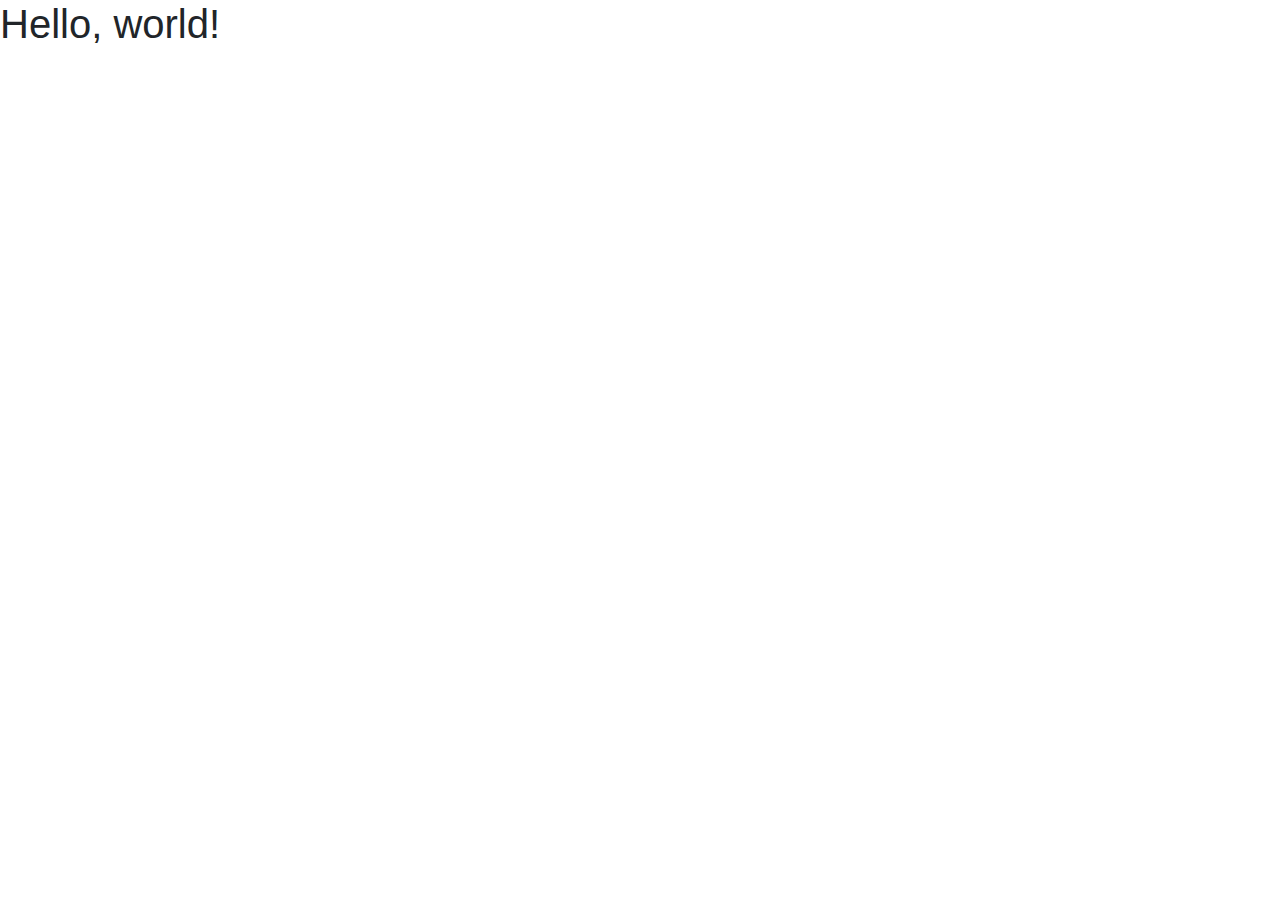
==== index.html @ de5c8904 "First commit" ====
<!doctype html>
<html lang="en">

<head>
    <!-- Required meta tags -->
    <meta charset="utf-8">
    <meta name="viewport" content="width=device-width, initial-scale=1, shrink-to-fit=no">

    <link rel="stylesheet" href="style.css">

    <!-- Bootstrap CSS -->
    <link rel="stylesheet" href="https://stackpath.bootstrapcdn.com/bootstrap/4.3.1/css/bootstrap.min.css" integrity="sha384-ggOyR0iXCbMQv3Xipma34MD+dH/1fQ784/j6cY/iJTQUOhcWr7x9JvoRxT2MZw1T" crossorigin="anonymous">

    <title>Hello, world!</title>
</head>

<body>
    <h1>Hello, world!</h1>

    <!-- Optional JavaScript -->
    <!-- jQuery first, then Popper.js, then Bootstrap JS -->
    <script src="https://code.jquery.com/jquery-3.3.1.slim.min.js" integrity="sha384-q8i/X+965DzO0rT7abK41JStQIAqVgRVzpbzo5smXKp4YfRvH+8abtTE1Pi6jizo" crossorigin="anonymous"></script>
    <script src="https://cdnjs.cloudflare.com/ajax/libs/popper.js/1.14.7/umd/popper.min.js" integrity="sha384-UO2eT0CpHqdSJQ6hJty5KVphtPhzWj9WO1clHTMGa3JDZwrnQq4sF86dIHNDz0W1" crossorigin="anonymous"></script>
    <script src="https://stackpath.bootstrapcdn.com/bootstrap/4.3.1/js/bootstrap.min.js" integrity="sha384-JjSmVgyd0p3pXB1rRibZUAYoIIy6OrQ6VrjIEaFf/nJGzIxFDsf4x0xIM+B07jRM" crossorigin="anonymous"></script>
</body>

</html>
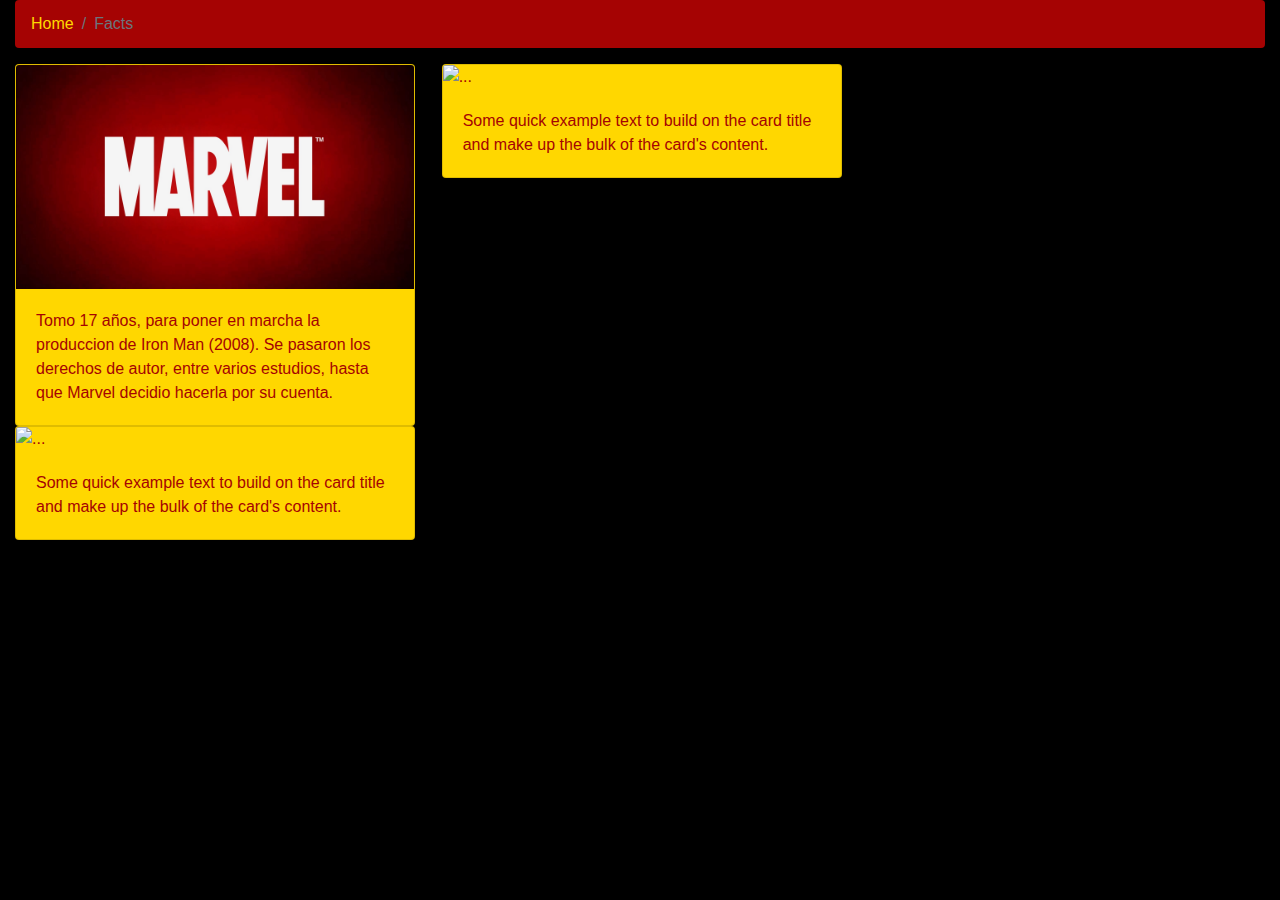
==== commit feea0f94: "Pruebas" ====
--- a/index.html
+++ b/index.html
@@ -11,11 +11,51 @@
     <!-- Bootstrap CSS -->
     <link rel="stylesheet" href="https://stackpath.bootstrapcdn.com/bootstrap/4.3.1/css/bootstrap.min.css" integrity="sha384-ggOyR0iXCbMQv3Xipma34MD+dH/1fQ784/j6cY/iJTQUOhcWr7x9JvoRxT2MZw1T" crossorigin="anonymous">
 
-    <title>Hello, world!</title>
+    <title>MARVEL Facts</title>
 </head>
 
 <body>
-    <h1>Hello, world!</h1>
+    <div class="container-fluid">
+        <div class="row">
+            <div class="col">
+                <nav aria-label="breadcrumb">
+                    <ol class="breadcrumb">
+                        <li class="breadcrumb-item"><a href="#">Home</a></li>
+                        <li class="breadcrumb-item active" aria-current="page">Facts</li>
+                    </ol>
+                </nav>
+            </div>
+        </div>
+    </div>
+    <div class="container-fluid d-flex justify-content-around">
+        <div class="row">
+            <div class="col-4">
+                <div class="card" style="width: 25rem;">
+                    <img src="./resources/IronMan1.jpg" class="card-img-top" alt="Marvel Logo">
+                    <div class="card-body">
+                        <p class="card-text">Tomo 17 años, para poner en marcha la produccion de Iron Man (2008). Se pasaron los derechos de autor, entre varios estudios, hasta que Marvel decidio hacerla por su cuenta.</p>
+                    </div>
+                </div>
+            </div>
+            <div class="col">
+                <div class="card" style="width: 25rem;">
+                    <img src="..." class="card-img-top" alt="...">
+                    <div class="card-body">
+                        <p class="card-text">Some quick example text to build on the card title and make up the bulk of the card's content.</p>
+                    </div>
+                </div>
+            </div>
+            <div class="col">
+                <div class="card" style="width: 25rem;">
+                    <img src="..." class="card-img-top" alt="...">
+                    <div class="card-body">
+                        <p class="card-text">Some quick example text to build on the card title and make up the bulk of the card's content.</p>
+                    </div>
+                </div>
+            </div>
+        </div>
+    </div>
+
 
     <!-- Optional JavaScript -->
     <!-- jQuery first, then Popper.js, then Bootstrap JS -->
--- a/style.css
+++ b/style.css
@@ -0,0 +1,16 @@
+body {
+    background-color: black !important;
+}
+
+.breadcrumb {
+    background-color: rgb(165, 3, 3) !important;
+}
+
+a {
+    color: gold !important;
+}
+
+.card {
+    background-color: gold !important;
+    color: rgb(165, 3, 3) !important;
+}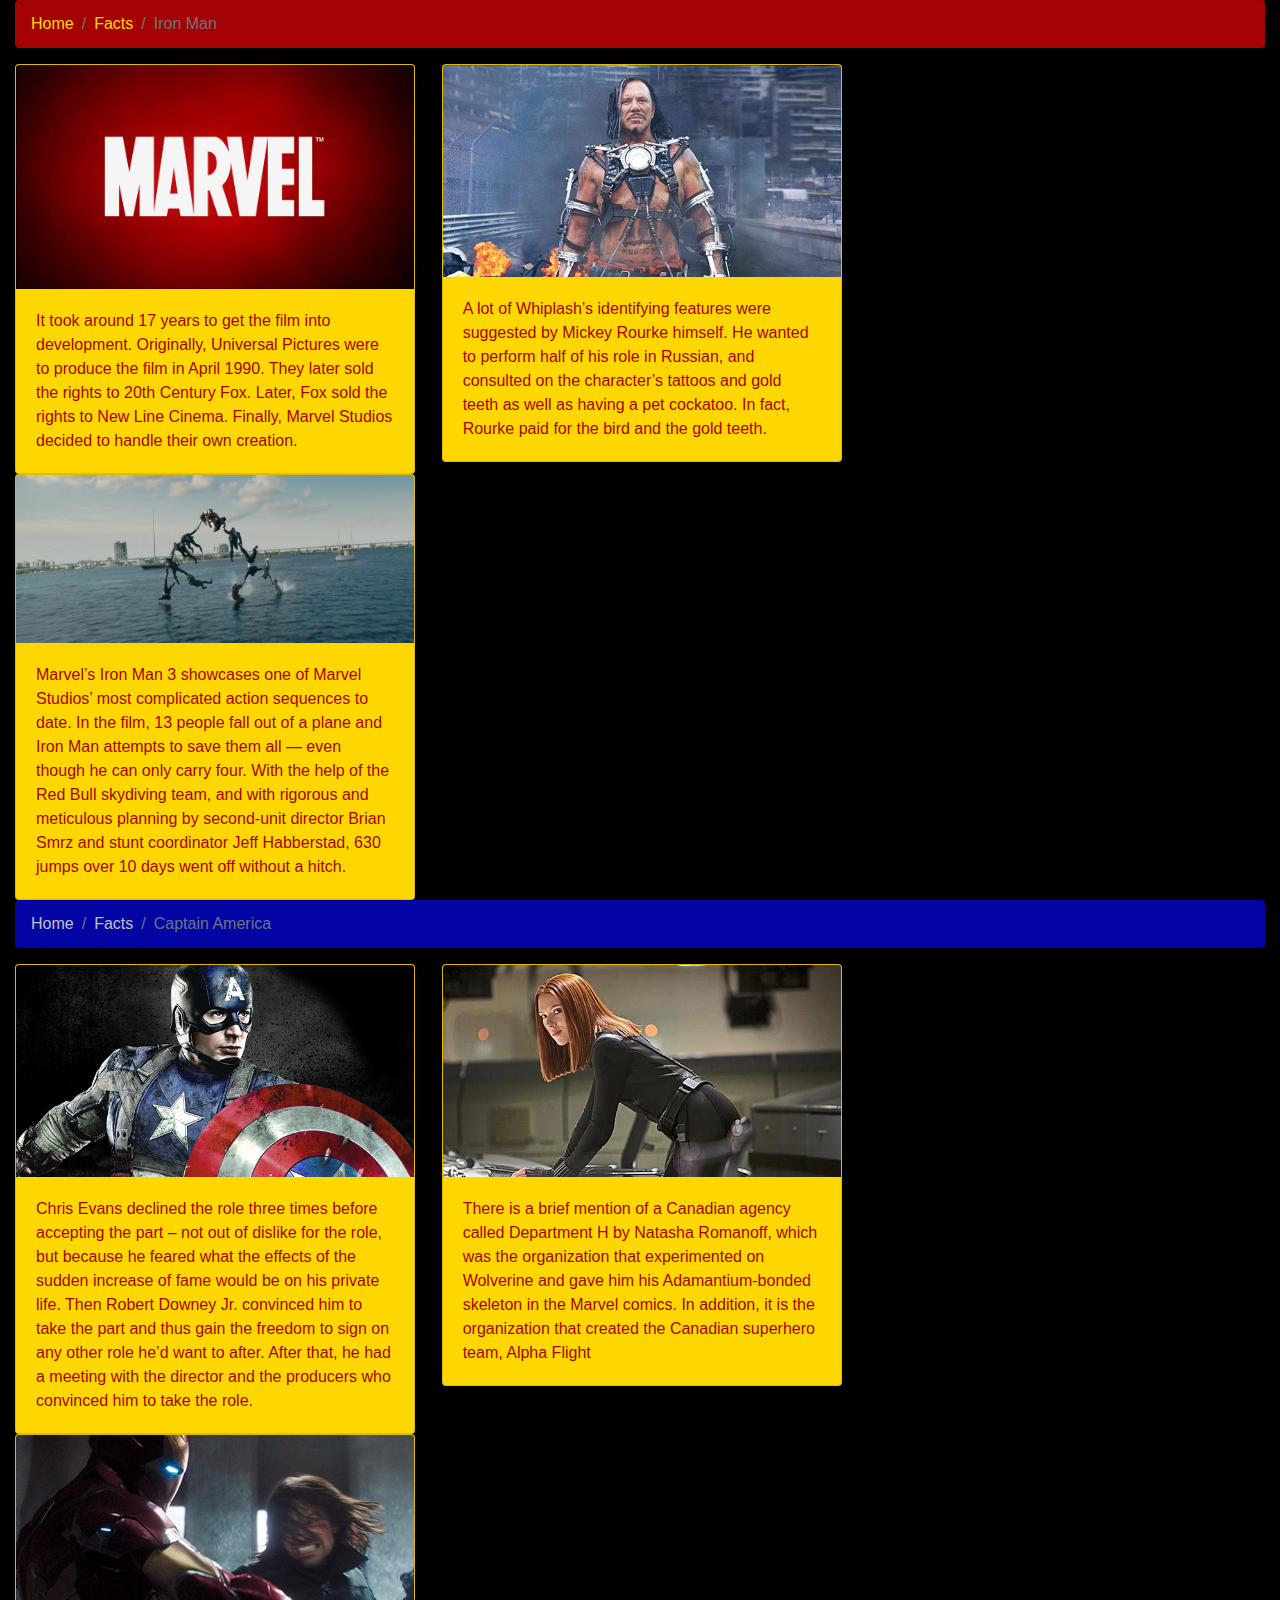
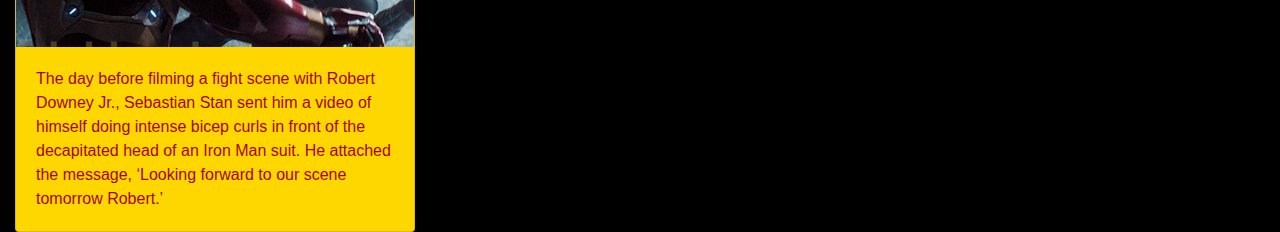
==== commit f09705f4: "Added more images to the facts section, working on a scroll effect" ====
--- a/index.html
+++ b/index.html
@@ -15,13 +15,60 @@
 </head>
 
 <body>
+
     <div class="container-fluid">
         <div class="row">
             <div class="col">
                 <nav aria-label="breadcrumb">
                     <ol class="breadcrumb">
                         <li class="breadcrumb-item"><a href="#">Home</a></li>
-                        <li class="breadcrumb-item active" aria-current="page">Facts</li>
+                        <li class="breadcrumb-item"><a href="#">Facts</a></li>
+                        <li class="breadcrumb-item active" aria-current="page">Iron Man</li>
+                    </ol>
+                </nav>
+            </div>
+        </div>
+    </div>
+    <div class="container-fluid d-flex justify-content-around cont1">
+        <div class="row">
+            <div class="col-4">
+                <div class="card" style="width: 25rem;">
+                    <img src="./resources/IronMan1.jpg" class="card-img-top" alt="Marvel Logo">
+                    <div class="card-body">
+                        <p class="card-text">It took around 17 years to get the film into development. Originally, Universal Pictures were to produce the film in April 1990. They later sold the rights to 20th Century Fox. Later, Fox sold the rights to New Line Cinema. Finally,
+                            Marvel Studios decided to handle their own creation.</p>
+                    </div>
+                </div>
+            </div>
+            <div class="col">
+                <div class="card" style="width: 25rem;">
+                    <img src="./resources/IronMan2.jpg" class="card-img-top" alt="Iron Man 2 Suit">
+                    <div class="card-body">
+                        <p class="card-text">A lot of Whiplash’s identifying features were suggested by Mickey Rourke himself. He wanted to perform half of his role in Russian, and consulted on the character’s tattoos and gold teeth as well as having a pet cockatoo. In fact,
+                            Rourke paid for the bird and the gold teeth.</p>
+                    </div>
+                </div>
+            </div>
+            <div class="col">
+                <div class="card" style="width: 25rem;">
+                    <img src="./resources/IronMan3.jpg" class="card-img-top" alt="Iron Man 3 plane scene">
+                    <div class="card-body">
+                        <p class="card-text">Marvel’s Iron Man 3 showcases one of Marvel Studios’ most complicated action sequences to date. In the film, 13 people fall out of a plane and Iron Man attempts to save them all — even though he can only carry four. With the help
+                            of the Red Bull skydiving team, and with rigorous and meticulous planning by second-unit director Brian Smrz and stunt coordinator Jeff Habberstad, 630 jumps over 10 days went off without a hitch.</p>
+                    </div>
+                </div>
+            </div>
+        </div>
+    </div>
+
+    <div class="container-fluid">
+        <div class="row">
+            <div class="col">
+                <nav aria-label="breadcrumb">
+                    <ol class="breadcrumb nav1">
+                        <li class="breadcrumb-item"><a class="a1" href="#">Home</a></li>
+                        <li class="breadcrumb-item"><a class="a1" href="#">Facts</a></li>
+                        <li class="breadcrumb-item active" aria-current="page">Captain America</li>
                     </ol>
                 </nav>
             </div>
@@ -31,31 +78,33 @@
         <div class="row">
             <div class="col-4">
                 <div class="card" style="width: 25rem;">
-                    <img src="./resources/IronMan1.jpg" class="card-img-top" alt="Marvel Logo">
+                    <img src="./resources/CaptainAmerica1.jpg" class="card-img-top" alt="Chris Evans">
                     <div class="card-body">
-                        <p class="card-text">Tomo 17 años, para poner en marcha la produccion de Iron Man (2008). Se pasaron los derechos de autor, entre varios estudios, hasta que Marvel decidio hacerla por su cuenta.</p>
+                        <p class="card-text">Chris Evans declined the role three times before accepting the part – not out of dislike for the role, but because he feared what the effects of the sudden increase of fame would be on his private life. Then Robert Downey Jr. convinced
+                            him to take the part and thus gain the freedom to sign on any other role he’d want to after. After that, he had a meeting with the director and the producers who convinced him to take the role.</p>
                     </div>
                 </div>
             </div>
             <div class="col">
                 <div class="card" style="width: 25rem;">
-                    <img src="..." class="card-img-top" alt="...">
+                    <img src="./resources/CaptainAmerica2.jpg" class="card-img-top" alt="Iron Man 2 Suit">
                     <div class="card-body">
-                        <p class="card-text">Some quick example text to build on the card title and make up the bulk of the card's content.</p>
+                        <p class="card-text">There is a brief mention of a Canadian agency called Department H by Natasha Romanoff, which was the organization that experimented on Wolverine and gave him his Adamantium-bonded skeleton in the Marvel comics. In addition, it
+                            is the organization that created the Canadian superhero team, Alpha Flight</p>
                     </div>
                 </div>
             </div>
             <div class="col">
                 <div class="card" style="width: 25rem;">
-                    <img src="..." class="card-img-top" alt="...">
+                    <img src="./resources/CaptainAmerica3.jpg" class="card-img-top" alt="Iron Man 3 plane scene">
                     <div class="card-body">
-                        <p class="card-text">Some quick example text to build on the card title and make up the bulk of the card's content.</p>
+                        <p class="card-text">The day before filming a fight scene with Robert Downey Jr., Sebastian Stan sent him a video of himself doing intense bicep curls in front of the decapitated head of an Iron Man suit. He attached the message, ‘Looking forward to
+                            our scene tomorrow Robert.’</p>
                     </div>
                 </div>
             </div>
         </div>
     </div>
-
 
     <!-- Optional JavaScript -->
     <!-- jQuery first, then Popper.js, then Bootstrap JS -->
--- a/style.css
+++ b/style.css
@@ -1,5 +1,10 @@
 body {
     background-color: black !important;
+}
+
+.cont1 {
+    background-image: url(https://www.xtrafondos.com/wallpapers/iron-man-endgame-2991.jpg) !important;
+    object-fit: cover !important;
 }
 
 .breadcrumb {
@@ -13,4 +18,12 @@
 .card {
     background-color: gold !important;
     color: rgb(165, 3, 3) !important;
+}
+
+.nav1 {
+    background-color: rgb(3, 6, 165) !important;
+}
+
+.a1 {
+    color: silver !important;
 }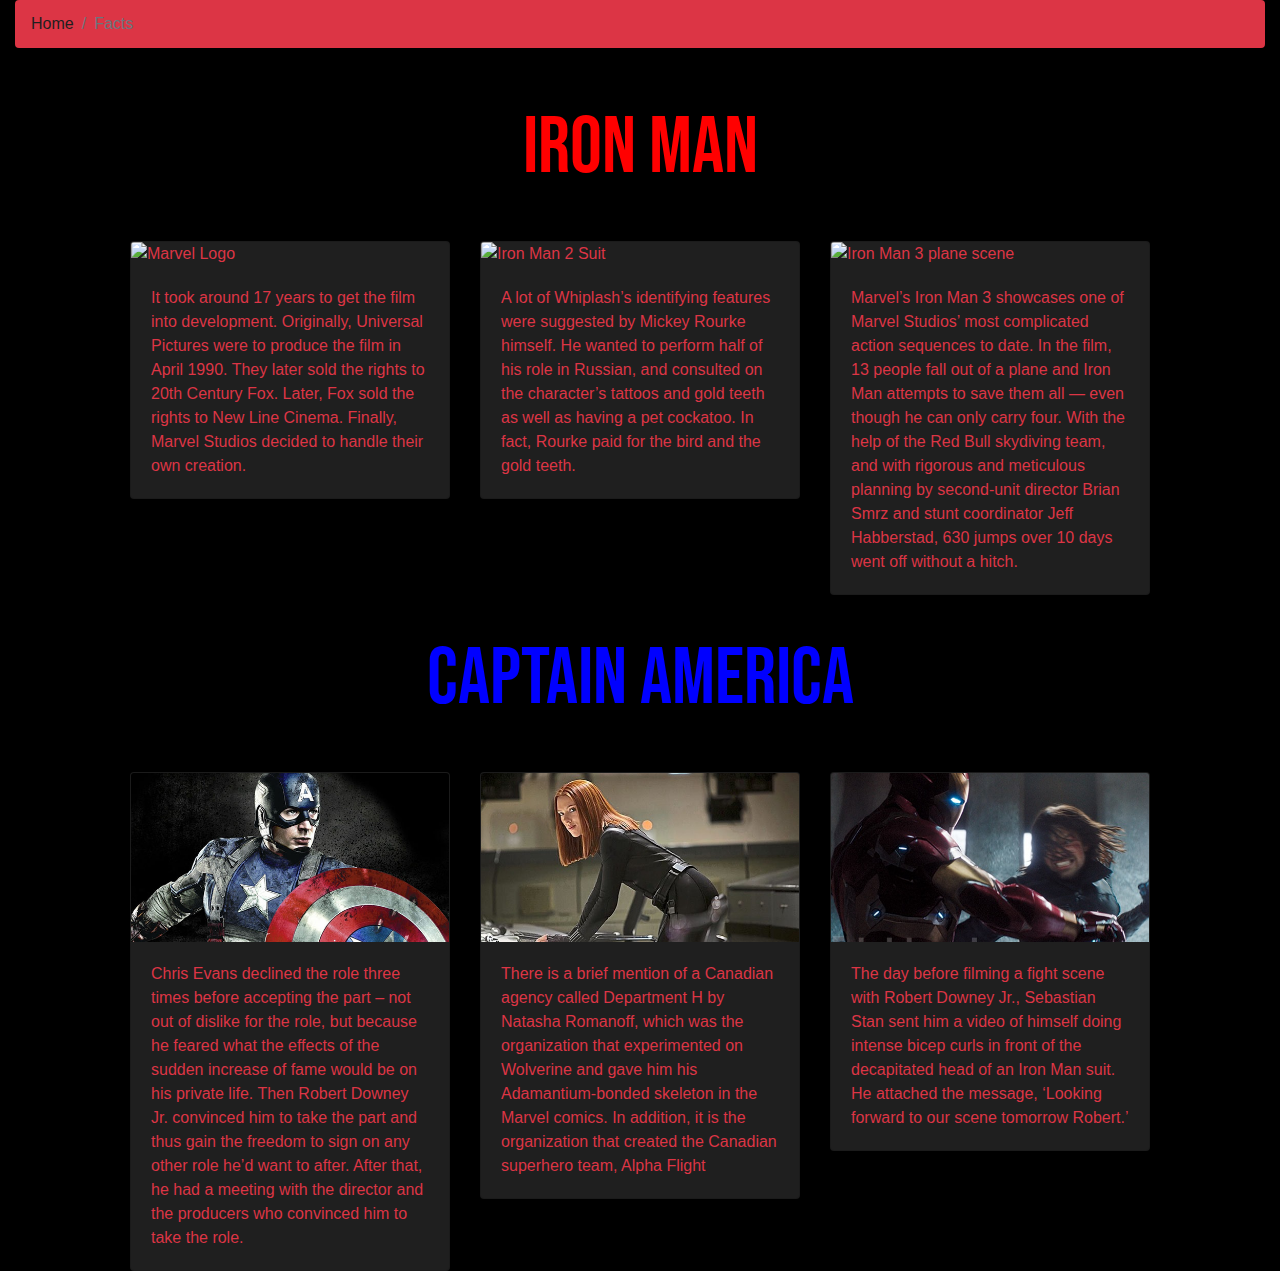
==== commit 66d58dd3: "Modified facts section" ====
--- a/index.html
+++ b/index.html
@@ -7,6 +7,9 @@
     <meta name="viewport" content="width=device-width, initial-scale=1, shrink-to-fit=no">
 
     <link rel="stylesheet" href="style.css">
+
+    <!-- Fonts -->
+    <link href="https://fonts.googleapis.com/css?family=Bebas+Neue&display=swap" rel="stylesheet">
 
     <!-- Bootstrap CSS -->
     <link rel="stylesheet" href="https://stackpath.bootstrapcdn.com/bootstrap/4.3.1/css/bootstrap.min.css" integrity="sha384-ggOyR0iXCbMQv3Xipma34MD+dH/1fQ784/j6cY/iJTQUOhcWr7x9JvoRxT2MZw1T" crossorigin="anonymous">
@@ -22,18 +25,22 @@
                 <nav aria-label="breadcrumb">
                     <ol class="breadcrumb">
                         <li class="breadcrumb-item"><a href="#">Home</a></li>
-                        <li class="breadcrumb-item"><a href="#">Facts</a></li>
-                        <li class="breadcrumb-item active" aria-current="page">Iron Man</li>
+                        <li class="breadcrumb-item active" aria-current="page">Facts</li>
                     </ol>
                 </nav>
             </div>
         </div>
     </div>
+
+    <br>
+    <p class="IM">Iron Man</p>
+    <hr>
+
     <div class="container-fluid d-flex justify-content-around cont1">
         <div class="row">
             <div class="col-4">
-                <div class="card" style="width: 25rem;">
-                    <img src="./resources/IronMan1.jpg" class="card-img-top" alt="Marvel Logo">
+                <div class="card" style="width: 20rem;">
+                    <img src="https://media1.tenor.com/images/a3d50116dcfc1fd10f804664c80686ee/tenor.gif" class="card-img-top" alt="Marvel Logo">
                     <div class="card-body">
                         <p class="card-text">It took around 17 years to get the film into development. Originally, Universal Pictures were to produce the film in April 1990. They later sold the rights to 20th Century Fox. Later, Fox sold the rights to New Line Cinema. Finally,
                             Marvel Studios decided to handle their own creation.</p>
@@ -41,8 +48,8 @@
                 </div>
             </div>
             <div class="col">
-                <div class="card" style="width: 25rem;">
-                    <img src="./resources/IronMan2.jpg" class="card-img-top" alt="Iron Man 2 Suit">
+                <div class="card" style="width: 20rem;">
+                    <img src="https://i.pinimg.com/originals/50/8c/83/508c8324d0bbe2ea507cf423620e4624.gif" class="card-img-top" alt="Iron Man 2 Suit">
                     <div class="card-body">
                         <p class="card-text">A lot of Whiplash’s identifying features were suggested by Mickey Rourke himself. He wanted to perform half of his role in Russian, and consulted on the character’s tattoos and gold teeth as well as having a pet cockatoo. In fact,
                             Rourke paid for the bird and the gold teeth.</p>
@@ -50,8 +57,8 @@
                 </div>
             </div>
             <div class="col">
-                <div class="card" style="width: 25rem;">
-                    <img src="./resources/IronMan3.jpg" class="card-img-top" alt="Iron Man 3 plane scene">
+                <div class="card" style="width: 20rem;">
+                    <img src="https://i.makeagif.com/media/2-24-2015/-Czgxd.gif" class="card-img-top" alt="Iron Man 3 plane scene">
                     <div class="card-body">
                         <p class="card-text">Marvel’s Iron Man 3 showcases one of Marvel Studios’ most complicated action sequences to date. In the film, 13 people fall out of a plane and Iron Man attempts to save them all — even though he can only carry four. With the help
                             of the Red Bull skydiving team, and with rigorous and meticulous planning by second-unit director Brian Smrz and stunt coordinator Jeff Habberstad, 630 jumps over 10 days went off without a hitch.</p>
@@ -60,24 +67,14 @@
             </div>
         </div>
     </div>
+    <br>
 
-    <div class="container-fluid">
-        <div class="row">
-            <div class="col">
-                <nav aria-label="breadcrumb">
-                    <ol class="breadcrumb nav1">
-                        <li class="breadcrumb-item"><a class="a1" href="#">Home</a></li>
-                        <li class="breadcrumb-item"><a class="a1" href="#">Facts</a></li>
-                        <li class="breadcrumb-item active" aria-current="page">Captain America</li>
-                    </ol>
-                </nav>
-            </div>
-        </div>
-    </div>
+    <p class="CA">Captain America</p>
+    <hr>
     <div class="container-fluid d-flex justify-content-around">
         <div class="row">
             <div class="col-4">
-                <div class="card" style="width: 25rem;">
+                <div class="card" style="width: 20rem;">
                     <img src="./resources/CaptainAmerica1.jpg" class="card-img-top" alt="Chris Evans">
                     <div class="card-body">
                         <p class="card-text">Chris Evans declined the role three times before accepting the part – not out of dislike for the role, but because he feared what the effects of the sudden increase of fame would be on his private life. Then Robert Downey Jr. convinced
@@ -86,7 +83,7 @@
                 </div>
             </div>
             <div class="col">
-                <div class="card" style="width: 25rem;">
+                <div class="card" style="width: 20rem;">
                     <img src="./resources/CaptainAmerica2.jpg" class="card-img-top" alt="Iron Man 2 Suit">
                     <div class="card-body">
                         <p class="card-text">There is a brief mention of a Canadian agency called Department H by Natasha Romanoff, which was the organization that experimented on Wolverine and gave him his Adamantium-bonded skeleton in the Marvel comics. In addition, it
@@ -95,7 +92,7 @@
                 </div>
             </div>
             <div class="col">
-                <div class="card" style="width: 25rem;">
+                <div class="card" style="width: 20rem;">
                     <img src="./resources/CaptainAmerica3.jpg" class="card-img-top" alt="Iron Man 3 plane scene">
                     <div class="card-body">
                         <p class="card-text">The day before filming a fight scene with Robert Downey Jr., Sebastian Stan sent him a video of himself doing intense bicep curls in front of the decapitated head of an Iron Man suit. He attached the message, ‘Looking forward to
--- a/style.css
+++ b/style.css
@@ -2,28 +2,29 @@
     background-color: black !important;
 }
 
-.cont1 {
-    background-image: url(https://www.xtrafondos.com/wallpapers/iron-man-endgame-2991.jpg) !important;
-    object-fit: cover !important;
-}
-
 .breadcrumb {
-    background-color: rgb(165, 3, 3) !important;
+    background-color: #dc3545 !important;
 }
 
 a {
-    color: gold !important;
+    color: rgb(31, 31, 31) !important;
 }
 
 .card {
-    background-color: gold !important;
-    color: rgb(165, 3, 3) !important;
+    background-color: rgb(31, 31, 31) !important;
+    color: #dc3545 !important;
 }
 
-.nav1 {
-    background-color: rgb(3, 6, 165) !important;
+.IM {
+    text-align: center;
+    font-family: 'Bebas Neue', cursive;
+    font-size: 80px;
+    color: red;
 }
 
-.a1 {
-    color: silver !important;
+.CA {
+    text-align: center;
+    font-family: 'Bebas Neue', cursive;
+    font-size: 80px;
+    color: blue;
 }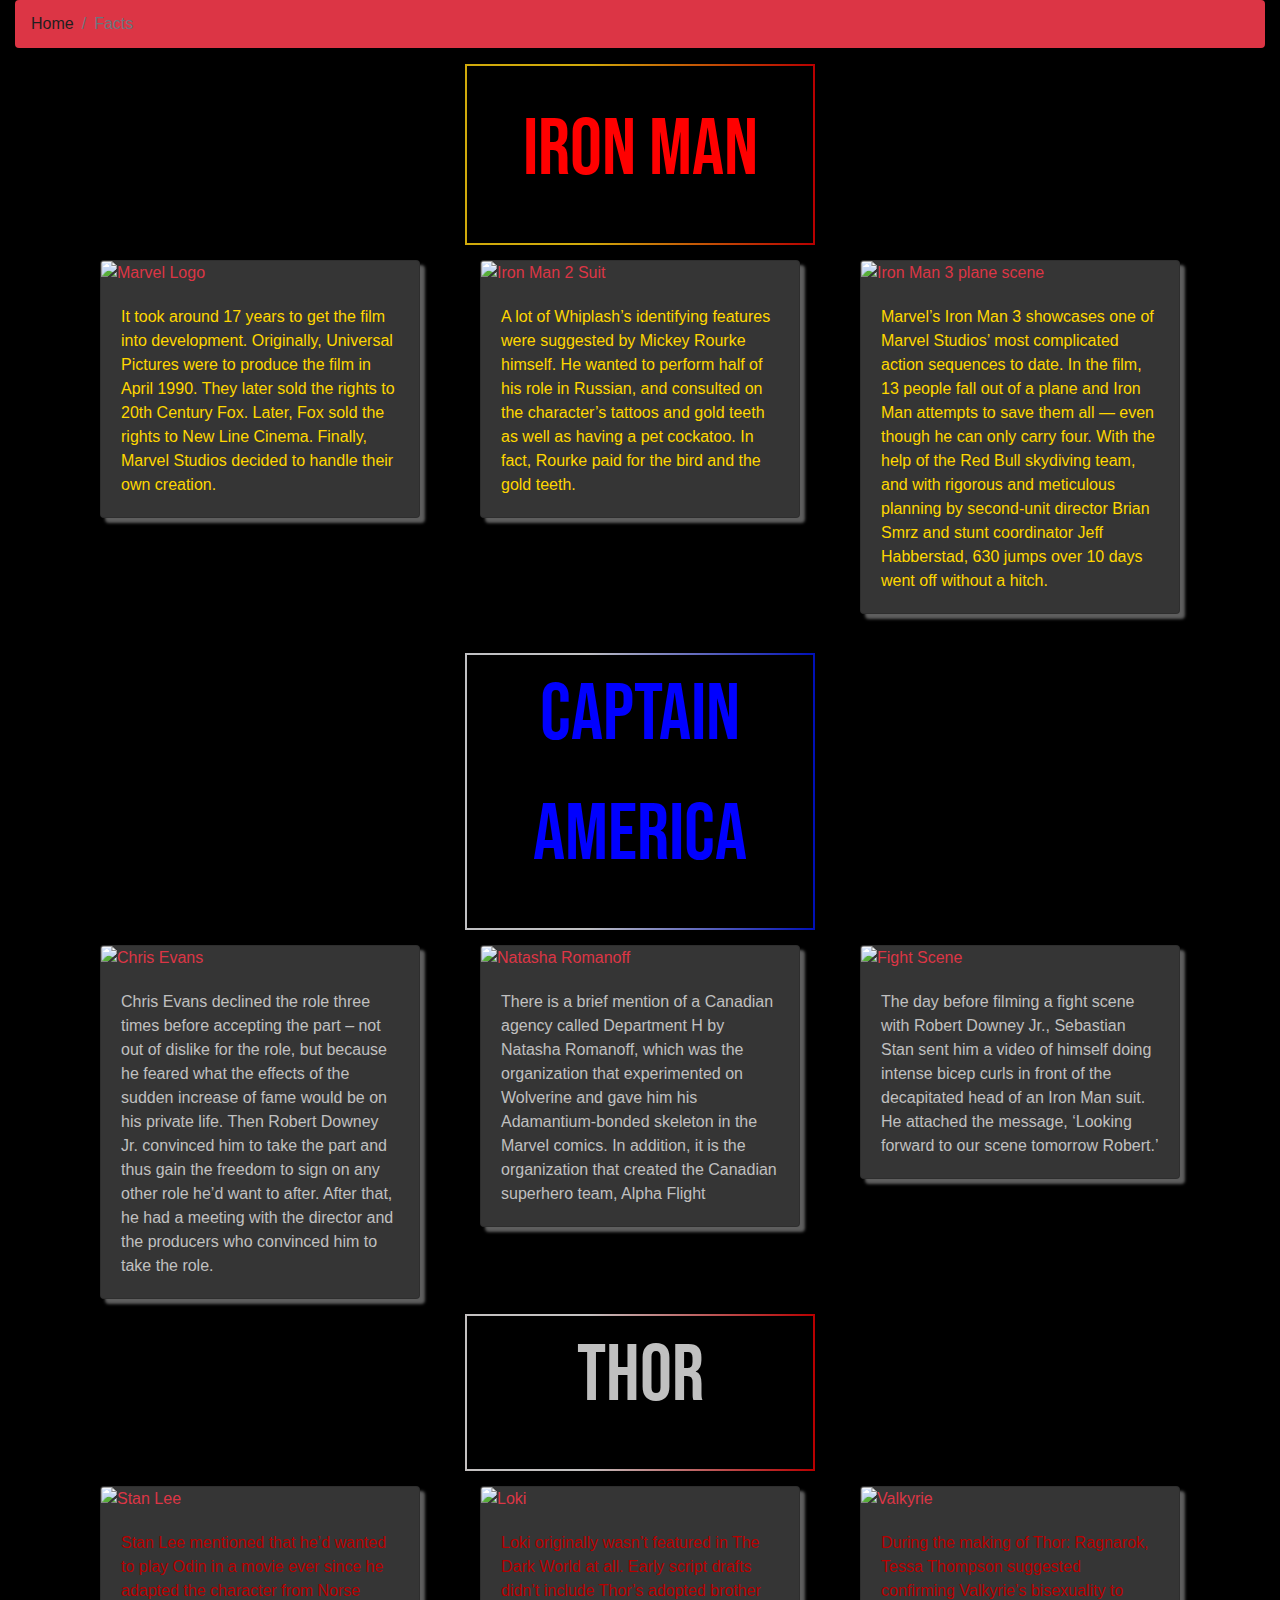
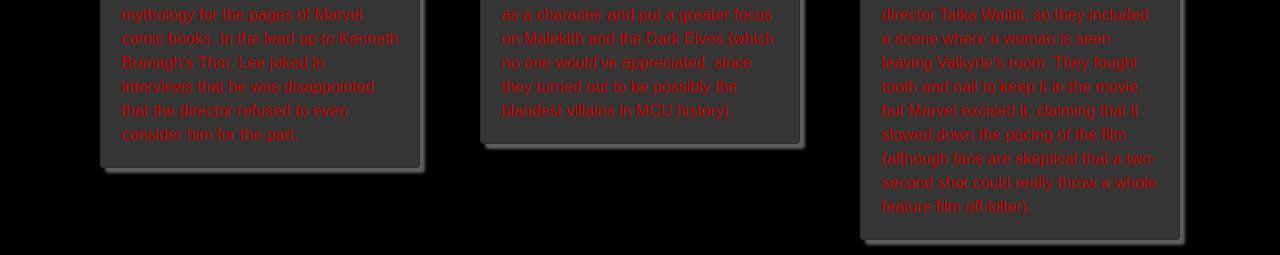
==== commit c329f4b1: "Added Thor section to facts" ====
--- a/index.html
+++ b/index.html
@@ -31,17 +31,17 @@
             </div>
         </div>
     </div>
-
-    <br>
-    <p class="IM">Iron Man</p>
-    <hr>
-
+    <div class="gradient-IM">
+        <br>
+        <p class="IM">Iron Man</p>
+        <hr>
+    </div>
     <div class="container-fluid d-flex justify-content-around cont1">
         <div class="row">
             <div class="col-4">
                 <div class="card" style="width: 20rem;">
                     <img src="https://media1.tenor.com/images/a3d50116dcfc1fd10f804664c80686ee/tenor.gif" class="card-img-top" alt="Marvel Logo">
-                    <div class="card-body">
+                    <div class="card-body IronMan">
                         <p class="card-text">It took around 17 years to get the film into development. Originally, Universal Pictures were to produce the film in April 1990. They later sold the rights to 20th Century Fox. Later, Fox sold the rights to New Line Cinema. Finally,
                             Marvel Studios decided to handle their own creation.</p>
                     </div>
@@ -50,7 +50,7 @@
             <div class="col">
                 <div class="card" style="width: 20rem;">
                     <img src="https://i.pinimg.com/originals/50/8c/83/508c8324d0bbe2ea507cf423620e4624.gif" class="card-img-top" alt="Iron Man 2 Suit">
-                    <div class="card-body">
+                    <div class="card-body IronMan">
                         <p class="card-text">A lot of Whiplash’s identifying features were suggested by Mickey Rourke himself. He wanted to perform half of his role in Russian, and consulted on the character’s tattoos and gold teeth as well as having a pet cockatoo. In fact,
                             Rourke paid for the bird and the gold teeth.</p>
                     </div>
@@ -59,7 +59,7 @@
             <div class="col">
                 <div class="card" style="width: 20rem;">
                     <img src="https://i.makeagif.com/media/2-24-2015/-Czgxd.gif" class="card-img-top" alt="Iron Man 3 plane scene">
-                    <div class="card-body">
+                    <div class="card-body IronMan">
                         <p class="card-text">Marvel’s Iron Man 3 showcases one of Marvel Studios’ most complicated action sequences to date. In the film, 13 people fall out of a plane and Iron Man attempts to save them all — even though he can only carry four. With the help
                             of the Red Bull skydiving team, and with rigorous and meticulous planning by second-unit director Brian Smrz and stunt coordinator Jeff Habberstad, 630 jumps over 10 days went off without a hitch.</p>
                     </div>
@@ -68,15 +68,16 @@
         </div>
     </div>
     <br>
-
-    <p class="CA">Captain America</p>
-    <hr>
+    <div class="gradient-CA">
+        <p class="CA">Captain America</p>
+        <hr>
+    </div>
     <div class="container-fluid d-flex justify-content-around">
         <div class="row">
             <div class="col-4">
                 <div class="card" style="width: 20rem;">
-                    <img src="./resources/CaptainAmerica1.jpg" class="card-img-top" alt="Chris Evans">
-                    <div class="card-body">
+                    <img src="https://media1.tenor.com/images/bc3a33bd9af7c23bf806e1c5e5b11d9d/tenor.gif" class="card-img-top" alt="Chris Evans">
+                    <div class="card-body CaptainAmerica">
                         <p class="card-text">Chris Evans declined the role three times before accepting the part – not out of dislike for the role, but because he feared what the effects of the sudden increase of fame would be on his private life. Then Robert Downey Jr. convinced
                             him to take the part and thus gain the freedom to sign on any other role he’d want to after. After that, he had a meeting with the director and the producers who convinced him to take the role.</p>
                     </div>
@@ -84,8 +85,8 @@
             </div>
             <div class="col">
                 <div class="card" style="width: 20rem;">
-                    <img src="./resources/CaptainAmerica2.jpg" class="card-img-top" alt="Iron Man 2 Suit">
-                    <div class="card-body">
+                    <img src="https://i.gifer.com/OIfr.gif" class="card-img-top" alt="Natasha Romanoff">
+                    <div class="card-body CaptainAmerica">
                         <p class="card-text">There is a brief mention of a Canadian agency called Department H by Natasha Romanoff, which was the organization that experimented on Wolverine and gave him his Adamantium-bonded skeleton in the Marvel comics. In addition, it
                             is the organization that created the Canadian superhero team, Alpha Flight</p>
                     </div>
@@ -93,8 +94,8 @@
             </div>
             <div class="col">
                 <div class="card" style="width: 20rem;">
-                    <img src="./resources/CaptainAmerica3.jpg" class="card-img-top" alt="Iron Man 3 plane scene">
-                    <div class="card-body">
+                    <img src="https://i.giphy.com/media/9CHKSOuWsTRok/200.gif" class="card-img-top" alt="Fight Scene">
+                    <div class="card-body CaptainAmerica">
                         <p class="card-text">The day before filming a fight scene with Robert Downey Jr., Sebastian Stan sent him a video of himself doing intense bicep curls in front of the decapitated head of an Iron Man suit. He attached the message, ‘Looking forward to
                             our scene tomorrow Robert.’</p>
                     </div>
@@ -102,6 +103,42 @@
             </div>
         </div>
     </div>
+    <div class="gradient-TH">
+        <p class="TH">Thor</p>
+        <hr>
+    </div>
+    <div class="container-fluid d-flex justify-content-around">
+        <div class="row">
+            <div class="col-4">
+                <div class="card" style="width: 20rem;">
+                    <img src="https://media3.giphy.com/media/7IakfrmaAFY5y/source.gif" class="card-img-top" alt="Stan Lee">
+                    <div class="card-body Thor">
+                        <p class="card-text">Stan Lee mentioned that he’d wanted to play Odin in a movie ever since he adapted the character from Norse mythology for the pages of Marvel comic books. In the lead up to Kenneth Branagh’s Thor, Lee joked in interviews that he
+                            was disappointed that the director refused to even consider him for the part.</p>
+                    </div>
+                </div>
+            </div>
+            <div class="col">
+                <div class="card" style="width: 20rem;">
+                    <img src="https://media1.tenor.com/images/e12686abdff6ba24e8285b7304256d6b/tenor.gif" class="card-img-top" alt="Loki">
+                    <div class="card-body Thor">
+                        <p class="card-text">Loki originally wasn’t featured in The Dark World at all. Early script drafts didn’t include Thor’s adopted brother as a character and put a greater focus on Malekith and the Dark Elves (which no one would’ve appreciated, since
+                            they turned out to be possibly the blandest villains in MCU history).</p>
+                    </div>
+                </div>
+            </div>
+            <div class="col">
+                <div class="card" style="width: 20rem;">
+                    <img src="https://i.pinimg.com/originals/e3/e7/db/e3e7db986d8b10d51fb5724e602f1787.gif" class="card-img-top" alt="Valkyrie">
+                    <div class="card-body Thor">
+                        <p class="card-text">During the making of Thor: Ragnarok, Tessa Thompson suggested confirming Valkyrie’s bisexuality to director Taika Waititi, so they included a scene where a woman is seen leaving Valkyrie’s room. They fought tooth and nail to keep
+                            it in the movie, but Marvel excised it, claiming that it slowed down the pacing of the film (although fans are skeptical that a two-second shot could really throw a whole feature film off-kilter).</p>
+                    </div>
+                </div>
+            </div>
+        </div>
+    </div>
+
 
     <!-- Optional JavaScript -->
     <!-- jQuery first, then Popper.js, then Bootstrap JS -->
--- a/style.css
+++ b/style.css
@@ -1,4 +1,6 @@
 body {
+    margin: 0px !important;
+    padding: 0px !important;
     background-color: black !important;
 }
 
@@ -11,8 +13,19 @@
 }
 
 .card {
-    background-color: rgb(31, 31, 31) !important;
+    margin: 15px;
+    background-color: rgb(53, 53, 53) !important;
     color: #dc3545 !important;
+    box-shadow: 5px 5px 3px rgb(94, 94, 94);
+}
+
+.gradient-IM {
+    margin: auto;
+    padding: 0;
+    width: 350px;
+    border: 2px solid transparent;
+    border-image: linear-gradient(90deg, rgba(208, 170, 11, 1) 35%, rgba(184, 0, 0, 1) 100%);
+    border-image-slice: 1;
 }
 
 .IM {
@@ -22,9 +35,46 @@
     color: red;
 }
 
+.IronMan {
+    color: gold;
+}
+
+.gradient-CA {
+    margin: auto;
+    padding: 0;
+    width: 350px;
+    border: 2px solid transparent;
+    border-image: linear-gradient(90deg, rgba(192, 192, 195, 1) 35%, rgba(0, 16, 184, 1) 100%);
+    border-image-slice: 1;
+}
+
 .CA {
     text-align: center;
     font-family: 'Bebas Neue', cursive;
     font-size: 80px;
     color: blue;
+}
+
+.CaptainAmerica {
+    color: silver;
+}
+
+.gradient-TH {
+    margin: auto;
+    padding: 0;
+    width: 350px;
+    border: 2px solid transparent;
+    border-image: linear-gradient(90deg, rgba(195, 192, 192, 1) 35%, rgba(184, 0, 0, 1) 100%);
+    border-image-slice: 1;
+}
+
+.TH {
+    text-align: center;
+    font-family: 'Bebas Neue', cursive;
+    font-size: 80px;
+    color: silver;
+}
+
+.Thor {
+    color: rgba(184, 0, 0, 1);
 }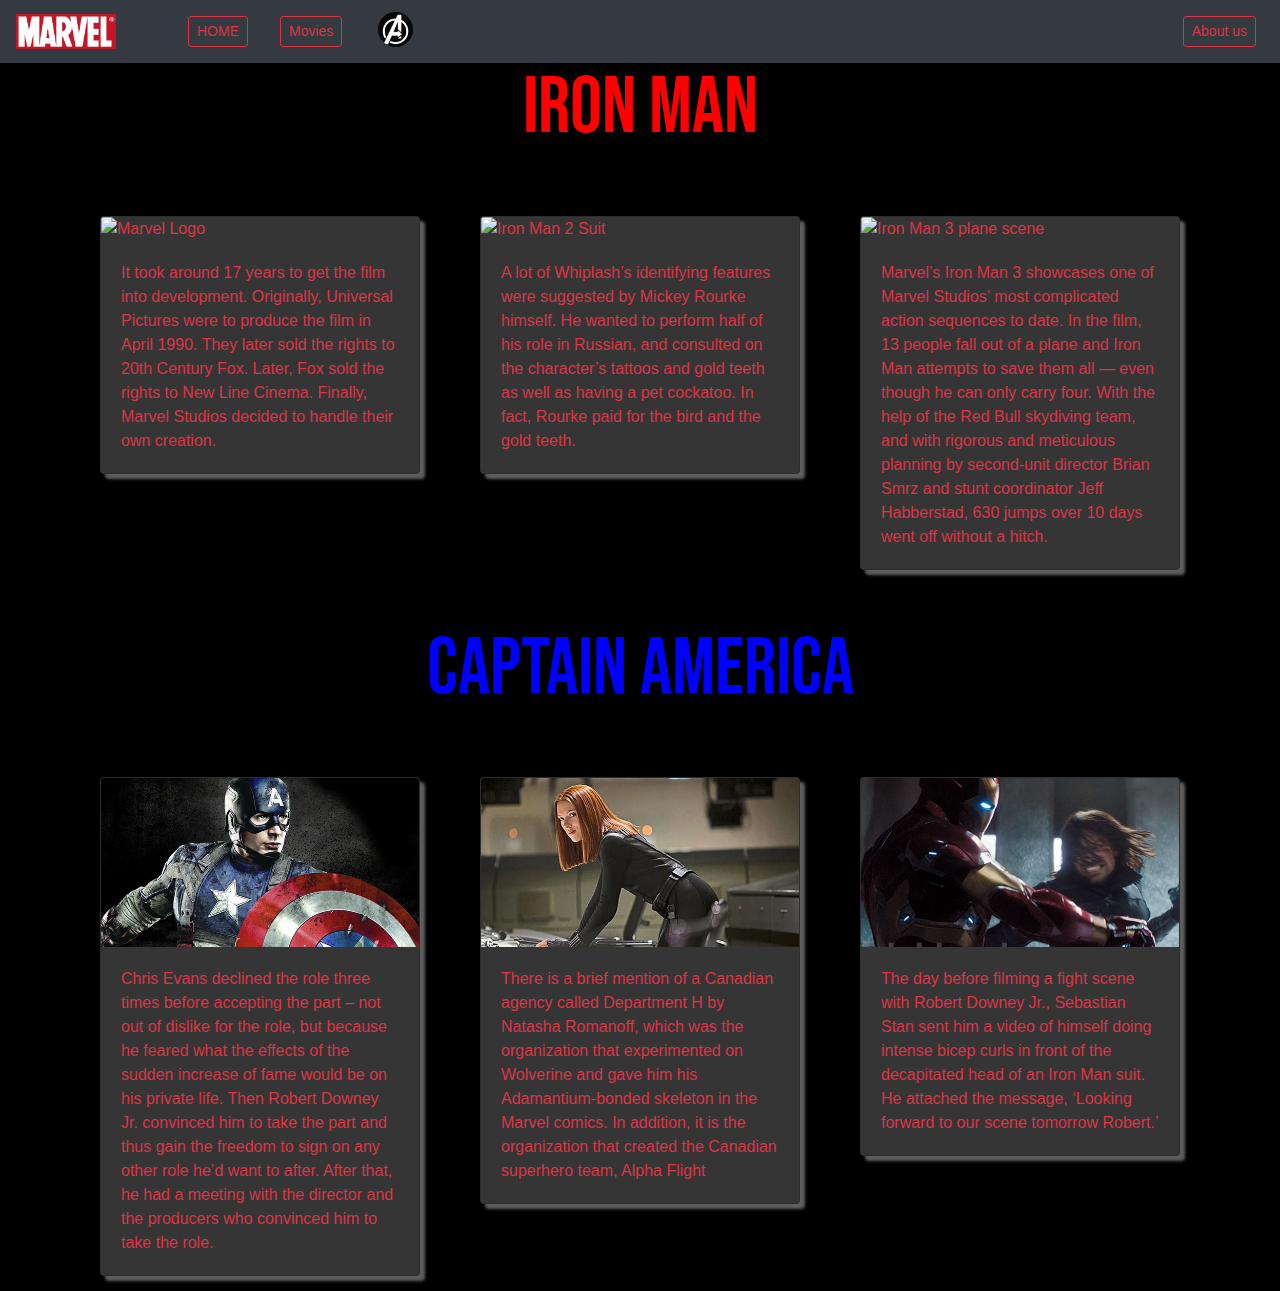
==== commit 00ee8cbe: "agregue nav en index" ====
--- a/index.html
+++ b/index.html
@@ -1,150 +1,140 @@
-<!doctype html>
-<html lang="en">
-
-<head>
-    <!-- Required meta tags -->
-    <meta charset="utf-8">
-    <meta name="viewport" content="width=device-width, initial-scale=1, shrink-to-fit=no">
-
-    <link rel="stylesheet" href="style.css">
-
-    <!-- Fonts -->
-    <link href="https://fonts.googleapis.com/css?family=Bebas+Neue&display=swap" rel="stylesheet">
-
-    <!-- Bootstrap CSS -->
-    <link rel="stylesheet" href="https://stackpath.bootstrapcdn.com/bootstrap/4.3.1/css/bootstrap.min.css" integrity="sha384-ggOyR0iXCbMQv3Xipma34MD+dH/1fQ784/j6cY/iJTQUOhcWr7x9JvoRxT2MZw1T" crossorigin="anonymous">
-
-    <title>MARVEL Facts</title>
-</head>
-
-<body>
-
-    <div class="container-fluid">
-        <div class="row">
-            <div class="col">
-                <nav aria-label="breadcrumb">
-                    <ol class="breadcrumb">
-                        <li class="breadcrumb-item"><a href="#">Home</a></li>
-                        <li class="breadcrumb-item active" aria-current="page">Facts</li>
-                    </ol>
-                </nav>
-            </div>
-        </div>
-    </div>
-    <div class="gradient-IM">
-        <br>
-        <p class="IM">Iron Man</p>
-        <hr>
-    </div>
-    <div class="container-fluid d-flex justify-content-around cont1">
-        <div class="row">
-            <div class="col-4">
-                <div class="card" style="width: 20rem;">
-                    <img src="https://media1.tenor.com/images/a3d50116dcfc1fd10f804664c80686ee/tenor.gif" class="card-img-top" alt="Marvel Logo">
-                    <div class="card-body IronMan">
-                        <p class="card-text">It took around 17 years to get the film into development. Originally, Universal Pictures were to produce the film in April 1990. They later sold the rights to 20th Century Fox. Later, Fox sold the rights to New Line Cinema. Finally,
-                            Marvel Studios decided to handle their own creation.</p>
-                    </div>
-                </div>
-            </div>
-            <div class="col">
-                <div class="card" style="width: 20rem;">
-                    <img src="https://i.pinimg.com/originals/50/8c/83/508c8324d0bbe2ea507cf423620e4624.gif" class="card-img-top" alt="Iron Man 2 Suit">
-                    <div class="card-body IronMan">
-                        <p class="card-text">A lot of Whiplash’s identifying features were suggested by Mickey Rourke himself. He wanted to perform half of his role in Russian, and consulted on the character’s tattoos and gold teeth as well as having a pet cockatoo. In fact,
-                            Rourke paid for the bird and the gold teeth.</p>
-                    </div>
-                </div>
-            </div>
-            <div class="col">
-                <div class="card" style="width: 20rem;">
-                    <img src="https://i.makeagif.com/media/2-24-2015/-Czgxd.gif" class="card-img-top" alt="Iron Man 3 plane scene">
-                    <div class="card-body IronMan">
-                        <p class="card-text">Marvel’s Iron Man 3 showcases one of Marvel Studios’ most complicated action sequences to date. In the film, 13 people fall out of a plane and Iron Man attempts to save them all — even though he can only carry four. With the help
-                            of the Red Bull skydiving team, and with rigorous and meticulous planning by second-unit director Brian Smrz and stunt coordinator Jeff Habberstad, 630 jumps over 10 days went off without a hitch.</p>
-                    </div>
-                </div>
-            </div>
-        </div>
-    </div>
-    <br>
-    <div class="gradient-CA">
-        <p class="CA">Captain America</p>
-        <hr>
-    </div>
-    <div class="container-fluid d-flex justify-content-around">
-        <div class="row">
-            <div class="col-4">
-                <div class="card" style="width: 20rem;">
-                    <img src="https://media1.tenor.com/images/bc3a33bd9af7c23bf806e1c5e5b11d9d/tenor.gif" class="card-img-top" alt="Chris Evans">
-                    <div class="card-body CaptainAmerica">
-                        <p class="card-text">Chris Evans declined the role three times before accepting the part – not out of dislike for the role, but because he feared what the effects of the sudden increase of fame would be on his private life. Then Robert Downey Jr. convinced
-                            him to take the part and thus gain the freedom to sign on any other role he’d want to after. After that, he had a meeting with the director and the producers who convinced him to take the role.</p>
-                    </div>
-                </div>
-            </div>
-            <div class="col">
-                <div class="card" style="width: 20rem;">
-                    <img src="https://i.gifer.com/OIfr.gif" class="card-img-top" alt="Natasha Romanoff">
-                    <div class="card-body CaptainAmerica">
-                        <p class="card-text">There is a brief mention of a Canadian agency called Department H by Natasha Romanoff, which was the organization that experimented on Wolverine and gave him his Adamantium-bonded skeleton in the Marvel comics. In addition, it
-                            is the organization that created the Canadian superhero team, Alpha Flight</p>
-                    </div>
-                </div>
-            </div>
-            <div class="col">
-                <div class="card" style="width: 20rem;">
-                    <img src="https://i.giphy.com/media/9CHKSOuWsTRok/200.gif" class="card-img-top" alt="Fight Scene">
-                    <div class="card-body CaptainAmerica">
-                        <p class="card-text">The day before filming a fight scene with Robert Downey Jr., Sebastian Stan sent him a video of himself doing intense bicep curls in front of the decapitated head of an Iron Man suit. He attached the message, ‘Looking forward to
-                            our scene tomorrow Robert.’</p>
-                    </div>
-                </div>
-            </div>
-        </div>
-    </div>
-    <div class="gradient-TH">
-        <p class="TH">Thor</p>
-        <hr>
-    </div>
-    <div class="container-fluid d-flex justify-content-around">
-        <div class="row">
-            <div class="col-4">
-                <div class="card" style="width: 20rem;">
-                    <img src="https://media3.giphy.com/media/7IakfrmaAFY5y/source.gif" class="card-img-top" alt="Stan Lee">
-                    <div class="card-body Thor">
-                        <p class="card-text">Stan Lee mentioned that he’d wanted to play Odin in a movie ever since he adapted the character from Norse mythology for the pages of Marvel comic books. In the lead up to Kenneth Branagh’s Thor, Lee joked in interviews that he
-                            was disappointed that the director refused to even consider him for the part.</p>
-                    </div>
-                </div>
-            </div>
-            <div class="col">
-                <div class="card" style="width: 20rem;">
-                    <img src="https://media1.tenor.com/images/e12686abdff6ba24e8285b7304256d6b/tenor.gif" class="card-img-top" alt="Loki">
-                    <div class="card-body Thor">
-                        <p class="card-text">Loki originally wasn’t featured in The Dark World at all. Early script drafts didn’t include Thor’s adopted brother as a character and put a greater focus on Malekith and the Dark Elves (which no one would’ve appreciated, since
-                            they turned out to be possibly the blandest villains in MCU history).</p>
-                    </div>
-                </div>
-            </div>
-            <div class="col">
-                <div class="card" style="width: 20rem;">
-                    <img src="https://i.pinimg.com/originals/e3/e7/db/e3e7db986d8b10d51fb5724e602f1787.gif" class="card-img-top" alt="Valkyrie">
-                    <div class="card-body Thor">
-                        <p class="card-text">During the making of Thor: Ragnarok, Tessa Thompson suggested confirming Valkyrie’s bisexuality to director Taika Waititi, so they included a scene where a woman is seen leaving Valkyrie’s room. They fought tooth and nail to keep
-                            it in the movie, but Marvel excised it, claiming that it slowed down the pacing of the film (although fans are skeptical that a two-second shot could really throw a whole feature film off-kilter).</p>
-                    </div>
-                </div>
-            </div>
-        </div>
-    </div>
-
-
-    <!-- Optional JavaScript -->
-    <!-- jQuery first, then Popper.js, then Bootstrap JS -->
-    <script src="https://code.jquery.com/jquery-3.3.1.slim.min.js" integrity="sha384-q8i/X+965DzO0rT7abK41JStQIAqVgRVzpbzo5smXKp4YfRvH+8abtTE1Pi6jizo" crossorigin="anonymous"></script>
-    <script src="https://cdnjs.cloudflare.com/ajax/libs/popper.js/1.14.7/umd/popper.min.js" integrity="sha384-UO2eT0CpHqdSJQ6hJty5KVphtPhzWj9WO1clHTMGa3JDZwrnQq4sF86dIHNDz0W1" crossorigin="anonymous"></script>
-    <script src="https://stackpath.bootstrapcdn.com/bootstrap/4.3.1/js/bootstrap.min.js" integrity="sha384-JjSmVgyd0p3pXB1rRibZUAYoIIy6OrQ6VrjIEaFf/nJGzIxFDsf4x0xIM+B07jRM" crossorigin="anonymous"></script>
-</body>
-
+<!doctype html>
+<html lang="en">
+
+<head>
+    <!-- Required meta tags -->
+    <meta charset="utf-8">
+    <meta name="viewport" content="width=device-width, initial-scale=1, shrink-to-fit=no">
+
+    <link rel="stylesheet" href="style.css">
+
+    <!-- Fonts -->
+    <link href="https://fonts.googleapis.com/css?family=Bebas+Neue&display=swap" rel="stylesheet">
+
+    <!-- Bootstrap CSS -->
+    <link rel="stylesheet" href="https://stackpath.bootstrapcdn.com/bootstrap/4.3.1/css/bootstrap.min.css" integrity="sha384-ggOyR0iXCbMQv3Xipma34MD+dH/1fQ784/j6cY/iJTQUOhcWr7x9JvoRxT2MZw1T" crossorigin="anonymous">
+
+    <title>MARVEL Facts</title>
+</head>
+
+<body>
+
+        <nav class="navbar navbar-expand-lg navbar-dark bg-dark fixed-top">
+                <a class="navbar-brand mr-5" href="#"><img src="Imagenes/logomarvel.jpg" width="100" ></a>
+                <button class="navbar-toggler" type="button" data-toggle="collapse" data-target="#navbarSupportedContent" aria-controls="navbarSupportedContent" aria-expanded="false" aria-label="Toggle navigation">
+                  <span class="navbar-toggler-icon"></span>
+                </button>
+              
+                <div class="collapse navbar-collapse" id="navbarSupportedContent">
+                  <ul class="navbar-nav mr-auto">
+                    <li class="nav-item p-2">
+                            <button type="button" class="btn btn-outline-danger btn-sm ml-3" href="#">HOME</button>
+                    </li>
+                    <li class="nav-item p-2">
+                            <button type="button" class="btn btn-outline-danger btn-sm ml-3" href="#">Movies</button>
+                     </li>
+                     <li class="nav-item dropdown ml-4 p-1 ">
+                      <a  href="#" id="navbarDropdown" role="button" data-toggle="dropdown" aria-haspopup="true" aria-expanded="false">
+                            <img src="Imagenes/icono.jfif" class="rounded-circle" width="35" height="35" >
+                      </a>
+                      <div class="dropdown-menu bg-dark" aria-labelledby="navbarDropdown">
+                        <a class="dropdown-item" href="#"><p class="text-danger">Cap America</p></a>
+                        <div class="dropdown-divider"></div>
+                        <a class="dropdown-item" href="#"><p class="text-danger">Ironman</p></a>
+                        <div class="dropdown-divider"></div>
+                        <a class="dropdown-item" href="#"><p class="text-danger">Thor</p></a>
+                        <div class="dropdown-divider"></div>
+                        <a class="dropdown-item" href="#"><p class="text-danger">Avengers</p></a>
+                      </div>
+                      
+                    </li>
+                  </ul>
+                  <ul class="navbar-nav ml-auto p-2">
+                         <li class="nav-item">
+                                <button type="button" class="btn btn-outline-danger btn-sm ml-1 d-flex-md align-items-md-center" href="#">About us </button>
+                        </li>
+                      </ul>
+                </div>
+              </nav>
+
+
+    <br>
+    <br>
+    <p class="IM">Iron Man</p>
+    <hr>
+
+    <div class="container-fluid d-flex justify-content-around cont1">
+        <div class="row">
+            <div class="col-4">
+                <div class="card" style="width: 20rem;">
+                    <img src="https://media1.tenor.com/images/a3d50116dcfc1fd10f804664c80686ee/tenor.gif" class="card-img-top" alt="Marvel Logo">
+                    <div class="card-body">
+                        <p class="card-text">It took around 17 years to get the film into development. Originally, Universal Pictures were to produce the film in April 1990. They later sold the rights to 20th Century Fox. Later, Fox sold the rights to New Line Cinema. Finally,
+                            Marvel Studios decided to handle their own creation.</p>
+                    </div>
+                </div>
+            </div>
+            <div class="col">
+                <div class="card" style="width: 20rem;">
+                    <img src="https://i.pinimg.com/originals/50/8c/83/508c8324d0bbe2ea507cf423620e4624.gif" class="card-img-top" alt="Iron Man 2 Suit">
+                    <div class="card-body">
+                        <p class="card-text">A lot of Whiplash’s identifying features were suggested by Mickey Rourke himself. He wanted to perform half of his role in Russian, and consulted on the character’s tattoos and gold teeth as well as having a pet cockatoo. In fact,
+                            Rourke paid for the bird and the gold teeth.</p>
+                    </div>
+                </div>
+            </div>
+            <div class="col">
+                <div class="card" style="width: 20rem;">
+                    <img src="https://i.makeagif.com/media/2-24-2015/-Czgxd.gif" class="card-img-top" alt="Iron Man 3 plane scene">
+                    <div class="card-body">
+                        <p class="card-text">Marvel’s Iron Man 3 showcases one of Marvel Studios’ most complicated action sequences to date. In the film, 13 people fall out of a plane and Iron Man attempts to save them all — even though he can only carry four. With the help
+                            of the Red Bull skydiving team, and with rigorous and meticulous planning by second-unit director Brian Smrz and stunt coordinator Jeff Habberstad, 630 jumps over 10 days went off without a hitch.</p>
+                    </div>
+                </div>
+            </div>
+        </div>
+    </div>
+    <br>
+
+    <p class="CA">Captain America</p>
+    <hr>
+    <div class="container-fluid d-flex justify-content-around">
+        <div class="row">
+            <div class="col-4">
+                <div class="card" style="width: 20rem;">
+                    <img src="./resources/CaptainAmerica1.jpg" class="card-img-top" alt="Chris Evans">
+                    <div class="card-body">
+                        <p class="card-text">Chris Evans declined the role three times before accepting the part – not out of dislike for the role, but because he feared what the effects of the sudden increase of fame would be on his private life. Then Robert Downey Jr. convinced
+                            him to take the part and thus gain the freedom to sign on any other role he’d want to after. After that, he had a meeting with the director and the producers who convinced him to take the role.</p>
+                    </div>
+                </div>
+            </div>
+            <div class="col">
+                <div class="card" style="width: 20rem;">
+                    <img src="./resources/CaptainAmerica2.jpg" class="card-img-top" alt="Iron Man 2 Suit">
+                    <div class="card-body">
+                        <p class="card-text">There is a brief mention of a Canadian agency called Department H by Natasha Romanoff, which was the organization that experimented on Wolverine and gave him his Adamantium-bonded skeleton in the Marvel comics. In addition, it
+                            is the organization that created the Canadian superhero team, Alpha Flight</p>
+                    </div>
+                </div>
+            </div>
+            <div class="col">
+                <div class="card" style="width: 20rem;">
+                    <img src="./resources/CaptainAmerica3.jpg" class="card-img-top" alt="Iron Man 3 plane scene">
+                    <div class="card-body">
+                        <p class="card-text">The day before filming a fight scene with Robert Downey Jr., Sebastian Stan sent him a video of himself doing intense bicep curls in front of the decapitated head of an Iron Man suit. He attached the message, ‘Looking forward to
+                            our scene tomorrow Robert.’</p>
+                    </div>
+                </div>
+            </div>
+        </div>
+    </div>
+
+    <!-- Optional JavaScript -->
+    <!-- jQuery first, then Popper.js, then Bootstrap JS -->
+    <script src="https://code.jquery.com/jquery-3.3.1.slim.min.js" integrity="sha384-q8i/X+965DzO0rT7abK41JStQIAqVgRVzpbzo5smXKp4YfRvH+8abtTE1Pi6jizo" crossorigin="anonymous"></script>
+    <script src="https://cdnjs.cloudflare.com/ajax/libs/popper.js/1.14.7/umd/popper.min.js" integrity="sha384-UO2eT0CpHqdSJQ6hJty5KVphtPhzWj9WO1clHTMGa3JDZwrnQq4sF86dIHNDz0W1" crossorigin="anonymous"></script>
+    <script src="https://stackpath.bootstrapcdn.com/bootstrap/4.3.1/js/bootstrap.min.js" integrity="sha384-JjSmVgyd0p3pXB1rRibZUAYoIIy6OrQ6VrjIEaFf/nJGzIxFDsf4x0xIM+B07jRM" crossorigin="anonymous"></script>
+</body>
+
 </html>